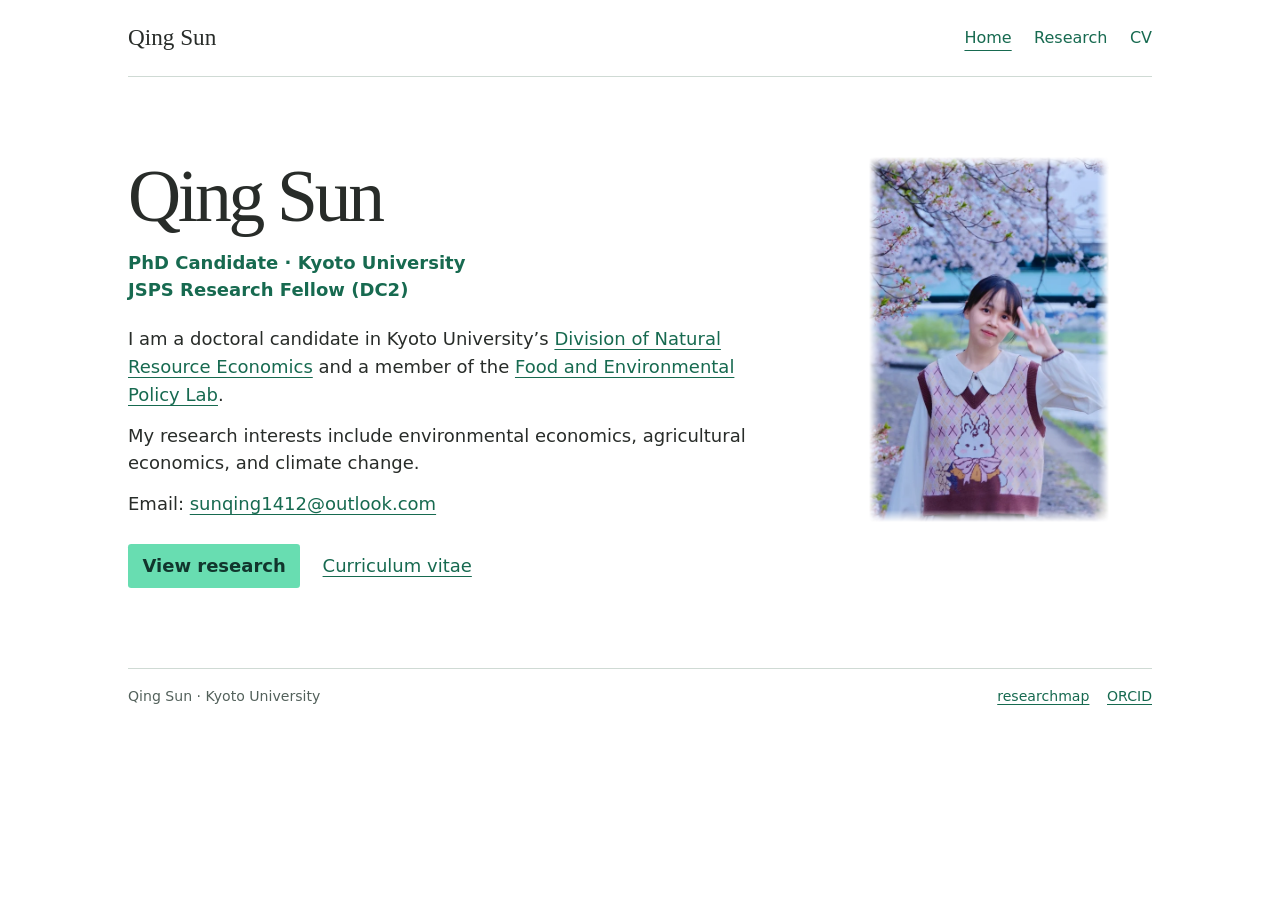
==== index.html @ ee853cc9 "Refresh Home and Research to use the shared reading size" ====
<!doctype html>
<html lang="en">
<head>
  <meta charset="utf-8">
  <meta name="viewport" content="width=device-width, initial-scale=1">
  <link rel="icon" type="image/x-icon" sizes="16x16 32x32 48x48" href="favicon.ico">
  <link rel="icon" type="image/png" sizes="192x192" href="favicon.png">
  <meta name="description" content="Qing Sun is a PhD candidate in natural resource economics at Kyoto University and a JSPS Research Fellow (DC2).">
  <title>Qing Sun | Kyoto University</title>
  <link rel="canonical" href="https://sunnyqingsun.github.io/">
  <link rel="stylesheet" href="assets/site.css?v=reading-size">
</head>
<body>
  <a class="skip-link" href="#main">Skip to content</a>
  <header class="masthead wrap">
    <a class="nameplate" href="index.html">Qing Sun</a>
    <nav aria-label="Main navigation">
      <a href="index.html" aria-current="page">Home</a>
      <a href="research.html">Research</a>
      <a href="cv.html">CV</a>
    </nav>
  </header>
  <main id="main" class="wrap">
    <div class="profile">
      <div class="profile-heading">
        <h1>Qing Sun</h1>
        <p class="role">PhD Candidate · Kyoto University<br>JSPS Research Fellow (DC2)</p>
      </div>
      <div class="introduction">
        <p>I am a doctoral candidate in Kyoto University’s <a href="https://www.reseco.kais.kyoto-u.ac.jp/en/">Division of Natural Resource Economics</a> and a member of the <a href="https://www.reseco.kais.kyoto-u.ac.jp/en/lab/food-and-environmental-policy/">Food and Environmental Policy Lab</a>.</p>
        <p>My research interests include environmental economics, agricultural economics, and climate change.</p>
        <p>Email: <a href="mailto:sunqing1412@outlook.com">sunqing1412@outlook.com</a></p>
        <div class="actions">
          <a class="button" href="research.html">View research</a>
          <a href="cv.html">Curriculum vitae</a>
        </div>
      </div>
      <figure class="portrait-slot">
        <img src="assets/qing-sun.webp" width="540" height="822" alt="Qing Sun beneath cherry blossoms">
      </figure>
    </div>
  </main>
  <footer class="footnote wrap" id="contact">
    <span>Qing Sun · Kyoto University</span>
    <div><a href="https://researchmap.jp/chinsun">researchmap</a><a href="https://orcid.org/0009-0005-6671-2996">ORCID</a></div>
  </footer>
</body>
</html>
---- assets/site.css ----
:root {
  color-scheme: light;
  --ink: #282c29;
  --muted: #53615b;
  --accent: #176a50;
  --mint: #68ddb1;
  --button-ink: #11362d;
  --line: #cfdad4;
  --serif: Georgia, "Times New Roman", serif;
  --sans: system-ui, -apple-system, "Segoe UI", sans-serif;
  --reading-size: 1.125rem;
}
*, *::before, *::after { box-sizing: border-box; }
body { margin: 0; background: #fff; color: var(--ink); font: 1rem/1.65 var(--sans); }
h1, h2, h3, p, figure, dl, dd, ol { margin: 0; }
a { color: var(--accent); text-underline-offset: 0.22em; }
a:hover { text-decoration-thickness: 2px; }
:focus-visible { outline: 2px solid var(--accent); outline-offset: 4px; }
.wrap { width: min(calc(100% - 4rem), 64rem); margin-inline: auto; }
.skip-link { position: fixed; top: 0.5rem; left: 0.5rem; z-index: 2; padding: 0.5rem; background: white; }
.skip-link:not(:focus) { clip-path: inset(100%); }
.masthead, .footnote { display: flex; align-items: center; justify-content: space-between; flex-wrap: wrap; gap: 0.35rem 1.2rem; }
.masthead { padding-block: 1.25rem; border-bottom: 1px solid var(--line); }
.nameplate { font: 1.45rem/1.1 var(--serif); text-decoration: none; color: var(--ink); }
nav { display: flex; align-items: center; gap: 1.4rem; }
nav a { padding-block: 0.3rem; text-decoration: none; }
nav a:hover, nav a[aria-current] { text-decoration: underline; text-underline-offset: 0.42em; }
main { min-height: 64vh; padding-block: clamp(2.75rem, 6.5vw, 5rem); }
h1, h2, h3 { font-family: var(--serif); font-weight: 400; }
h1 { font-size: clamp(2.7rem, 5.8vw, 4.6rem); line-height: 1.07; letter-spacing: -0.045em; }
h2 { font-size: clamp(1.55rem, 3vw, 2rem); line-height: 1.2; letter-spacing: -0.025em; }
h3 { font-size: clamp(1.25rem, 2.5vw, 1.6rem); line-height: 1.35; }
.role { margin-block: 0.8rem 1.3rem; color: var(--accent); font-weight: 550; }
.introduction > p + p { margin-top: 0.8rem; }
.actions { display: flex; flex-wrap: wrap; gap: 1rem 1.4rem; align-items: center; margin-top: 1.65rem; }
.button { display: inline-block; padding: 0.5rem 0.9rem; border-radius: 0.2rem; color: var(--button-ink); background: var(--mint); text-decoration: none; font-weight: 600; }
.button:hover { background: var(--accent); color: white; }
.profile {
  display: grid;
  font-size: var(--reading-size);
  line-height: 1.55;
  grid-template-columns: minmax(0, 2fr) minmax(0, 1fr);
  grid-template-areas: "heading portrait" "intro portrait";
  column-gap: clamp(1.25rem, 4vw, 3rem);
}
.profile-heading { grid-area: heading; align-self: start; }
.introduction { grid-area: intro; }
.portrait-slot {
  --feather: 12px;
  grid-area: portrait;
  place-self: start center;
  width: min(100%, 240px);
  mask-image: linear-gradient(to bottom, transparent, black var(--feather), black calc(100% - var(--feather)), transparent);
}
.portrait-slot img {
  display: block;
  width: 100%;
  height: auto;
  mask-image: linear-gradient(to right, transparent, black var(--feather), black calc(100% - var(--feather)), transparent);
}
.reading { max-width: 49rem; }
.intro { max-width: 61ch; margin-block: 1rem; color: var(--muted); }
.section { margin-top: 2rem; padding-top: 1.35rem; border-top: 1px solid var(--line); }
.paper-group + .paper-group { margin-top: 2.75rem; }
.paper-list { list-style: none; margin: 1.15rem 0 0; padding: 0; }
.paper-list li + li { margin-top: 1.2rem; }
.paper-list h3 {
  font: 400 var(--reading-size)/1.4 var(--serif);
  text-wrap: pretty;
}
.publications h3 a { text-decoration-thickness: 1px; text-underline-offset: 0.14em; }
.publications h3 a:hover { text-decoration-thickness: 2px; }
.publications li + li { margin-top: 1.6rem; }
.paper-list li > p { color: var(--muted); font-size: 0.95rem; }
.paper-list .authors { margin-top: 0.25rem; }
.authors strong { color: var(--ink); font-weight: 600; }
.abstract { margin-top: 0.6rem; }
.abstract summary {
  width: fit-content;
  padding: 0.25rem 0.75rem;
  border: 1px solid var(--line);
  border-radius: 0.35rem;
  color: var(--accent);
  font-size: 0.9rem;
  font-weight: 600;
  cursor: pointer;
}
.abstract summary:hover, .abstract[open] summary { background: #edf9f3; border-color: var(--accent); }
.abstract p { margin: 0.7rem 0 0.25rem; }
.abstract > a { font-size: 0.9rem; }
.cv h1 { font-size: clamp(1.65rem, 2.6vw, 2.05rem); letter-spacing: -0.025em; }
.cv h2 { font-size: clamp(1.25rem, 2vw, 1.5rem); }
.cv-row { display: grid; grid-template-columns: 10rem minmax(0, 1fr); gap: 0.15rem 1rem; margin-top: 1rem; }
dt { color: var(--muted); font-variant-numeric: tabular-nums; }
.references { padding-left: 1.35rem; }
.references li { margin-top: 0.85rem; }
.footnote { border-top: 1px solid var(--line); padding-block: 1rem 1.5rem; color: var(--muted); font-size: 0.88rem; }
.footnote a + a { margin-left: 1.1rem; }
@media (max-width: 43rem) {
  .wrap { width: min(calc(100% - 2.5rem), 36rem); }
  .cv-row { grid-template-columns: 1fr; }
}
@media (max-width: 32rem) {
  .profile {
    grid-template-columns: minmax(0, 1fr) clamp(5rem, 28vw, 8rem);
    grid-template-areas: "heading portrait" "intro intro";
    gap: 1.35rem 1rem;
  }
  .profile .role { margin-bottom: 0; }
}
@media (max-width: 25rem) {
  .wrap { width: calc(100% - 2rem); }
  nav { gap: 0.85rem; }
}
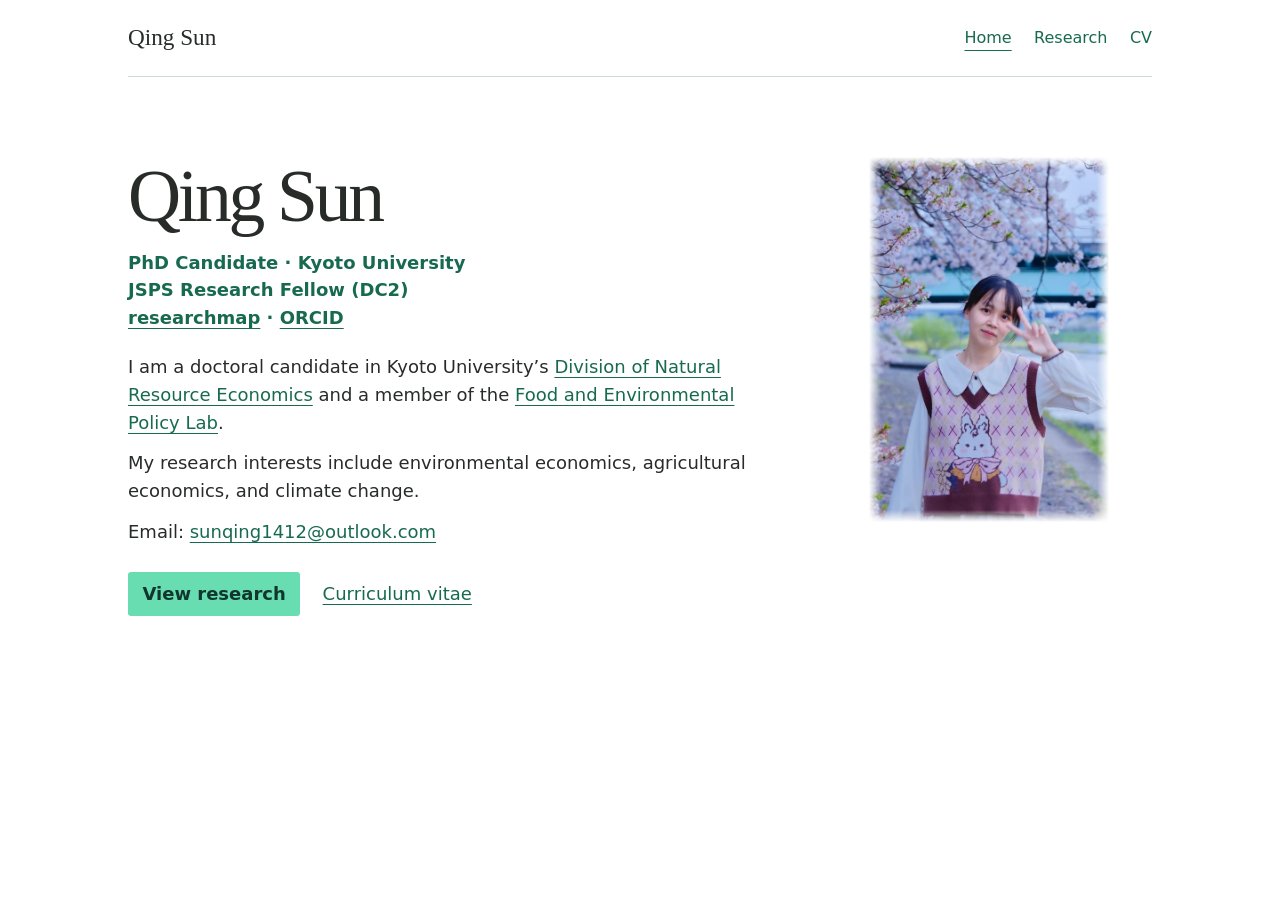
==== commit 58200904: "Move profile links below the fellowship and open the CV as a PDF" ====
--- a/index.html
+++ b/index.html
@@ -17,14 +17,18 @@
     <nav aria-label="Main navigation">
       <a href="index.html" aria-current="page">Home</a>
       <a href="research.html">Research</a>
-      <a href="cv.html">CV</a>
+      <a href="Qing-Sun-CV.pdf" type="application/pdf">CV</a>
     </nav>
   </header>
   <main id="main" class="wrap">
     <div class="profile">
       <div class="profile-heading">
         <h1>Qing Sun</h1>
-        <p class="role">PhD Candidate · Kyoto University<br>JSPS Research Fellow (DC2)</p>
+        <p class="role">
+          PhD Candidate · Kyoto University<br>
+          JSPS Research Fellow (DC2)<br>
+          <a href="https://researchmap.jp/chinsun">researchmap</a>&nbsp;·&nbsp;<a href="https://orcid.org/0009-0005-6671-2996">ORCID</a>
+        </p>
       </div>
       <div class="introduction">
         <p>I am a doctoral candidate in Kyoto University’s <a href="https://www.reseco.kais.kyoto-u.ac.jp/en/">Division of Natural Resource Economics</a> and a member of the <a href="https://www.reseco.kais.kyoto-u.ac.jp/en/lab/food-and-environmental-policy/">Food and Environmental Policy Lab</a>.</p>
@@ -32,7 +36,7 @@
         <p>Email: <a href="mailto:sunqing1412@outlook.com">sunqing1412@outlook.com</a></p>
         <div class="actions">
           <a class="button" href="research.html">View research</a>
-          <a href="cv.html">Curriculum vitae</a>
+          <a href="Qing-Sun-CV.pdf" type="application/pdf">Curriculum vitae</a>
         </div>
       </div>
       <figure class="portrait-slot">
@@ -40,9 +44,5 @@
       </figure>
     </div>
   </main>
-  <footer class="footnote wrap" id="contact">
-    <span>Qing Sun · Kyoto University</span>
-    <div><a href="https://researchmap.jp/chinsun">researchmap</a><a href="https://orcid.org/0009-0005-6671-2996">ORCID</a></div>
-  </footer>
 </body>
 </html>
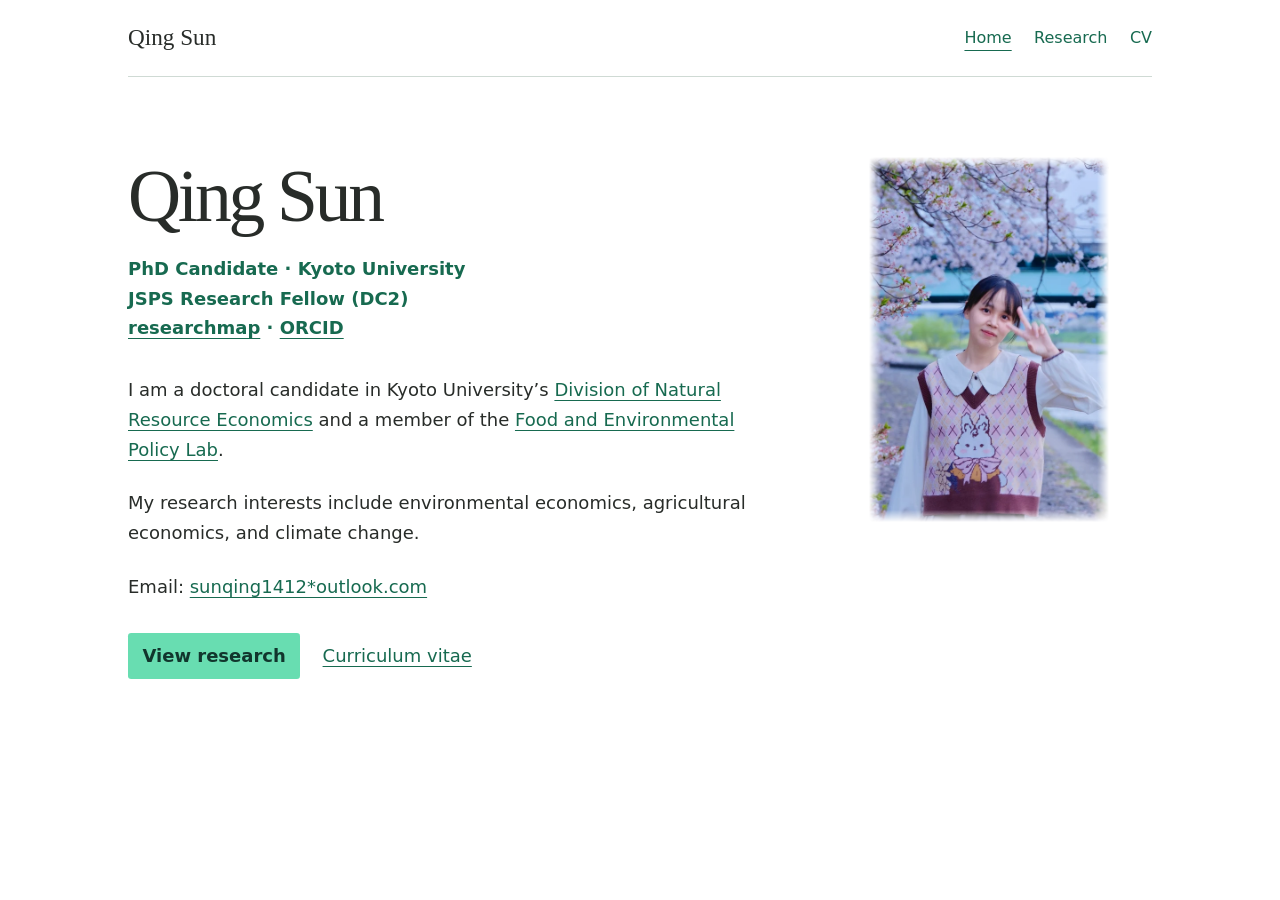
==== commit 01a09c88: "Display a star in the homepage email address" ====
--- a/index.html
+++ b/index.html
@@ -8,7 +8,7 @@
   <meta name="description" content="Qing Sun is a PhD candidate in natural resource economics at Kyoto University and a JSPS Research Fellow (DC2).">
   <title>Qing Sun | Kyoto University</title>
   <link rel="canonical" href="https://sunnyqingsun.github.io/">
-  <link rel="stylesheet" href="assets/site.css?v=reading-size">
+  <link rel="stylesheet" href="assets/site.css?v=profile-spacing">
 </head>
 <body>
   <a class="skip-link" href="#main">Skip to content</a>
@@ -33,7 +33,7 @@
       <div class="introduction">
         <p>I am a doctoral candidate in Kyoto University’s <a href="https://www.reseco.kais.kyoto-u.ac.jp/en/">Division of Natural Resource Economics</a> and a member of the <a href="https://www.reseco.kais.kyoto-u.ac.jp/en/lab/food-and-environmental-policy/">Food and Environmental Policy Lab</a>.</p>
         <p>My research interests include environmental economics, agricultural economics, and climate change.</p>
-        <p>Email: <a href="mailto:sunqing1412@outlook.com">sunqing1412@outlook.com</a></p>
+        <p>Email: <a href="mailto:sunqing1412@outlook.com">sunqing1412*outlook.com</a></p>
         <div class="actions">
           <a class="button" href="research.html">View research</a>
           <a href="Qing-Sun-CV.pdf" type="application/pdf">Curriculum vitae</a>
--- a/assets/site.css
+++ b/assets/site.css
@@ -30,15 +30,15 @@
 h1 { font-size: clamp(2.7rem, 5.8vw, 4.6rem); line-height: 1.07; letter-spacing: -0.045em; }
 h2 { font-size: clamp(1.55rem, 3vw, 2rem); line-height: 1.2; letter-spacing: -0.025em; }
 h3 { font-size: clamp(1.25rem, 2.5vw, 1.6rem); line-height: 1.35; }
-.role { margin-block: 0.8rem 1.3rem; color: var(--accent); font-weight: 550; }
-.introduction > p + p { margin-top: 0.8rem; }
-.actions { display: flex; flex-wrap: wrap; gap: 1rem 1.4rem; align-items: center; margin-top: 1.65rem; }
+.role { margin-block: 1.15rem clamp(1.6rem, 2.6vw, 2rem); color: var(--accent); font-weight: 550; }
+.introduction > p + p { margin-top: clamp(1.1rem, 2vw, 1.5rem); }
+.actions { display: flex; flex-wrap: wrap; gap: 1rem 1.4rem; align-items: center; margin-top: 2rem; }
 .button { display: inline-block; padding: 0.5rem 0.9rem; border-radius: 0.2rem; color: var(--button-ink); background: var(--mint); text-decoration: none; font-weight: 600; }
 .button:hover { background: var(--accent); color: white; }
 .profile {
   display: grid;
   font-size: var(--reading-size);
-  line-height: 1.55;
+  line-height: 1.65;
   grid-template-columns: minmax(0, 2fr) minmax(0, 1fr);
   grid-template-areas: "heading portrait" "intro portrait";
   column-gap: clamp(1.25rem, 4vw, 3rem);
@@ -104,7 +104,7 @@
   .profile {
     grid-template-columns: minmax(0, 1fr) clamp(5rem, 28vw, 8rem);
     grid-template-areas: "heading portrait" "intro intro";
-    gap: 1.35rem 1rem;
+    gap: 1.6rem 1rem;
   }
   .profile .role { margin-bottom: 0; }
 }
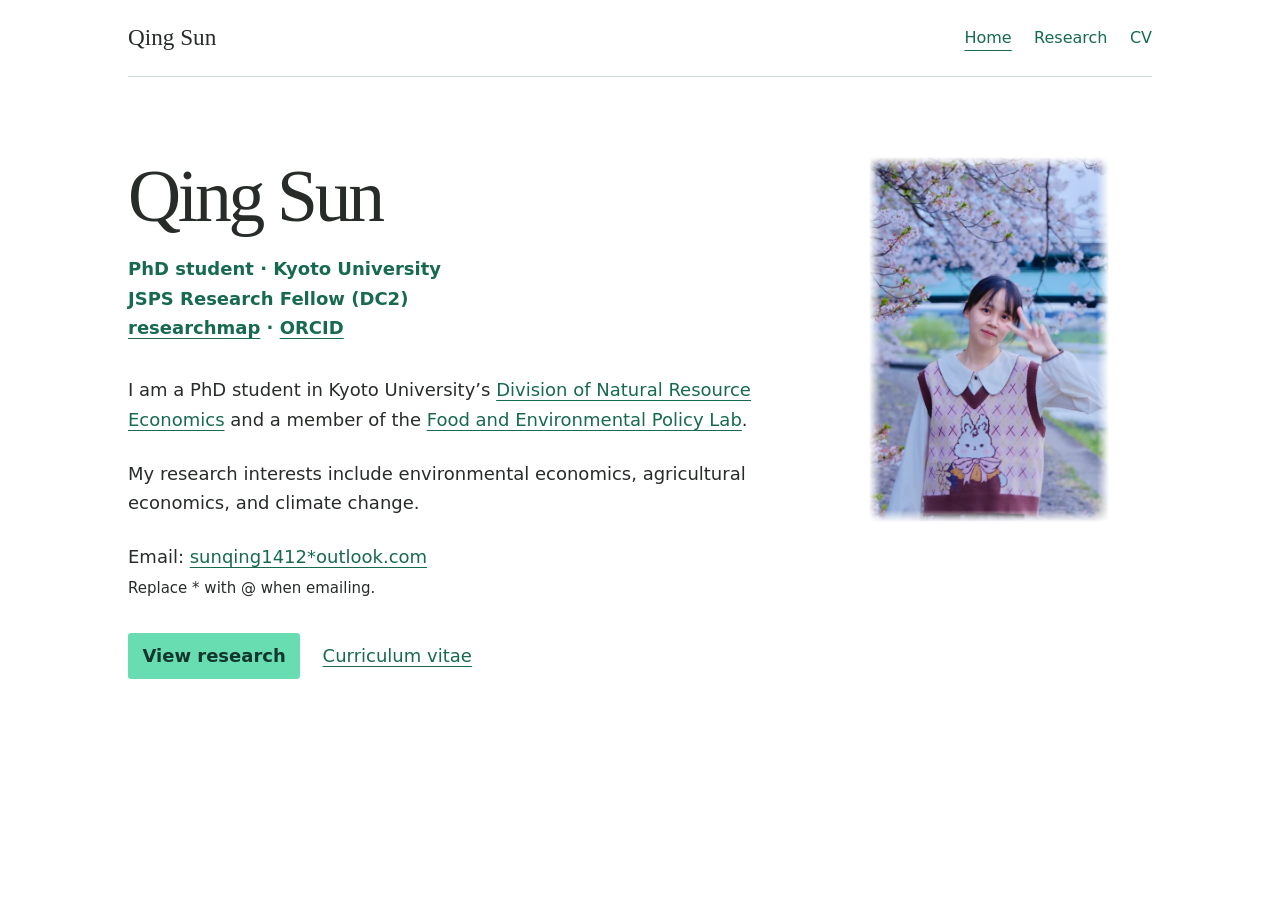
==== commit ca8928e6: "Use PhD student throughout and clarify the contact email" ====
--- a/index.html
+++ b/index.html
@@ -5,7 +5,7 @@
   <meta name="viewport" content="width=device-width, initial-scale=1">
   <link rel="icon" type="image/x-icon" sizes="16x16 32x32 48x48" href="favicon.ico">
   <link rel="icon" type="image/png" sizes="192x192" href="favicon.png">
-  <meta name="description" content="Qing Sun is a PhD candidate in natural resource economics at Kyoto University and a JSPS Research Fellow (DC2).">
+  <meta name="description" content="Qing Sun is a PhD student in natural resource economics at Kyoto University and a JSPS Research Fellow (DC2).">
   <title>Qing Sun | Kyoto University</title>
   <link rel="canonical" href="https://sunnyqingsun.github.io/">
   <link rel="stylesheet" href="assets/site.css?v=profile-spacing">
@@ -25,15 +25,17 @@
       <div class="profile-heading">
         <h1>Qing Sun</h1>
         <p class="role">
-          PhD Candidate · Kyoto University<br>
+          PhD student · Kyoto University<br>
           JSPS Research Fellow (DC2)<br>
           <a href="https://researchmap.jp/chinsun">researchmap</a>&nbsp;·&nbsp;<a href="https://orcid.org/0009-0005-6671-2996">ORCID</a>
         </p>
       </div>
       <div class="introduction">
-        <p>I am a doctoral candidate in Kyoto University’s <a href="https://www.reseco.kais.kyoto-u.ac.jp/en/">Division of Natural Resource Economics</a> and a member of the <a href="https://www.reseco.kais.kyoto-u.ac.jp/en/lab/food-and-environmental-policy/">Food and Environmental Policy Lab</a>.</p>
+        <p>I am a PhD student in Kyoto University’s <a href="https://www.reseco.kais.kyoto-u.ac.jp/en/">Division of Natural Resource Economics</a> and a member of the <a href="https://www.reseco.kais.kyoto-u.ac.jp/en/lab/food-and-environmental-policy/">Food and Environmental Policy Lab</a>.</p>
         <p>My research interests include environmental economics, agricultural economics, and climate change.</p>
-        <p>Email: <a href="mailto:sunqing1412@outlook.com">sunqing1412*outlook.com</a></p>
+        <p>Email: <a href="mailto:sunqing1412@outlook.com">sunqing1412*outlook.com</a><br>
+          <small>Replace * with @ when emailing.</small>
+        </p>
         <div class="actions">
           <a class="button" href="research.html">View research</a>
           <a href="Qing-Sun-CV.pdf" type="application/pdf">Curriculum vitae</a>
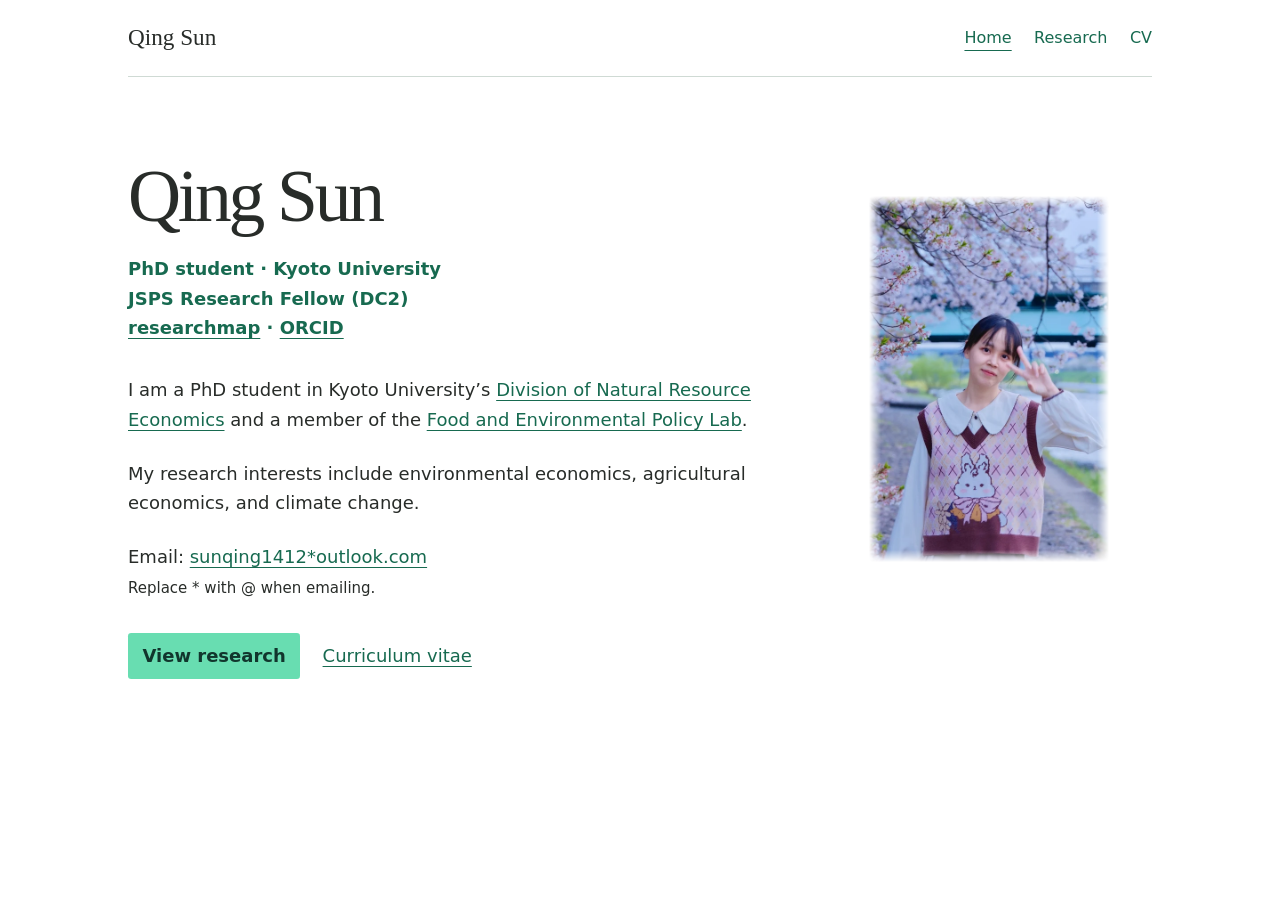
==== commit 0c5de5fc: "Load the updated portrait alignment on the homepage" ====
--- a/index.html
+++ b/index.html
@@ -8,7 +8,7 @@
   <meta name="description" content="Qing Sun is a PhD student in natural resource economics at Kyoto University and a JSPS Research Fellow (DC2).">
   <title>Qing Sun | Kyoto University</title>
   <link rel="canonical" href="https://sunnyqingsun.github.io/">
-  <link rel="stylesheet" href="assets/site.css?v=profile-spacing">
+  <link rel="stylesheet" href="assets/site.css?v=portrait-alignment">
 </head>
 <body>
   <a class="skip-link" href="#main">Skip to content</a>
--- a/assets/site.css
+++ b/assets/site.css
@@ -9,6 +9,8 @@
   --serif: Georgia, "Times New Roman", serif;
   --sans: system-ui, -apple-system, "Segoe UI", sans-serif;
   --reading-size: 1.125rem;
+  --name-font-size: clamp(2.7rem, 5.8vw, 4.6rem);
+  --name-line-height: 1.07;
 }
 *, *::before, *::after { box-sizing: border-box; }
 body { margin: 0; background: #fff; color: var(--ink); font: 1rem/1.65 var(--sans); }
@@ -27,7 +29,7 @@
 nav a:hover, nav a[aria-current] { text-decoration: underline; text-underline-offset: 0.42em; }
 main { min-height: 64vh; padding-block: clamp(2.75rem, 6.5vw, 5rem); }
 h1, h2, h3 { font-family: var(--serif); font-weight: 400; }
-h1 { font-size: clamp(2.7rem, 5.8vw, 4.6rem); line-height: 1.07; letter-spacing: -0.045em; }
+h1 { font-size: var(--name-font-size); line-height: var(--name-line-height); letter-spacing: -0.045em; }
 h2 { font-size: clamp(1.55rem, 3vw, 2rem); line-height: 1.2; letter-spacing: -0.025em; }
 h3 { font-size: clamp(1.25rem, 2.5vw, 1.6rem); line-height: 1.35; }
 .role { margin-block: 1.15rem clamp(1.6rem, 2.6vw, 2rem); color: var(--accent); font-weight: 550; }
@@ -49,6 +51,7 @@
   --feather: 12px;
   grid-area: portrait;
   place-self: start center;
+  margin-block-start: calc(var(--name-font-size) * var(--name-line-height) / 2);
   width: min(100%, 240px);
   mask-image: linear-gradient(to bottom, transparent, black var(--feather), black calc(100% - var(--feather)), transparent);
 }
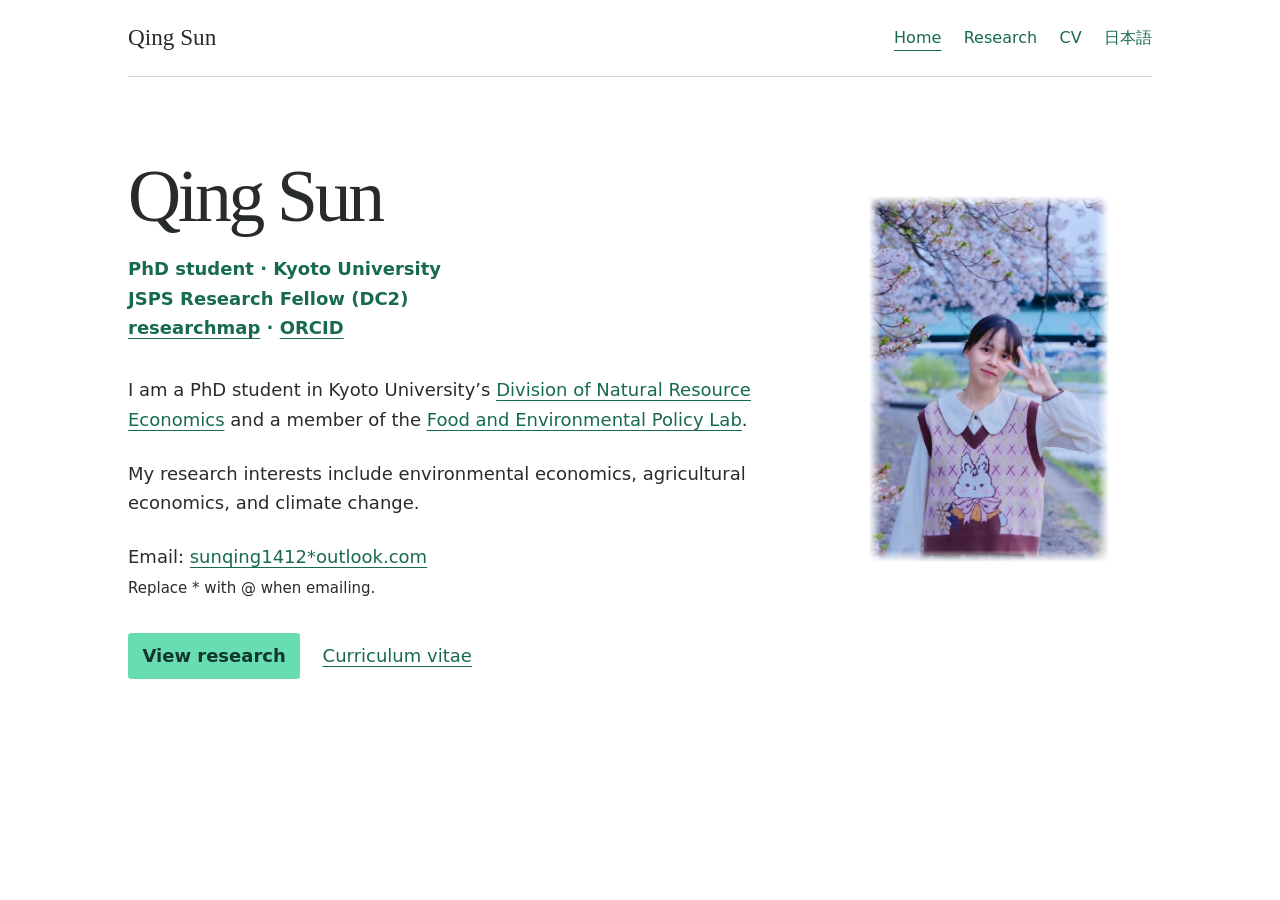
==== commit 26bdc723: "Add Japanese academic pages and CV with language switching" ====
--- a/index.html
+++ b/index.html
@@ -8,6 +8,8 @@
   <meta name="description" content="Qing Sun is a PhD student in natural resource economics at Kyoto University and a JSPS Research Fellow (DC2).">
   <title>Qing Sun | Kyoto University</title>
   <link rel="canonical" href="https://sunnyqingsun.github.io/">
+  <link rel="alternate" hreflang="en" href="https://sunnyqingsun.github.io/">
+  <link rel="alternate" hreflang="ja" href="https://sunnyqingsun.github.io/index-ja.html">
   <link rel="stylesheet" href="assets/site.css?v=portrait-alignment">
 </head>
 <body>
@@ -18,6 +20,7 @@
       <a href="index.html" aria-current="page">Home</a>
       <a href="research.html">Research</a>
       <a href="Qing-Sun-CV.pdf" type="application/pdf">CV</a>
+      <a href="index-ja.html" lang="ja" hreflang="ja" rel="alternate">日本語</a>
     </nav>
   </header>
   <main id="main" class="wrap">
